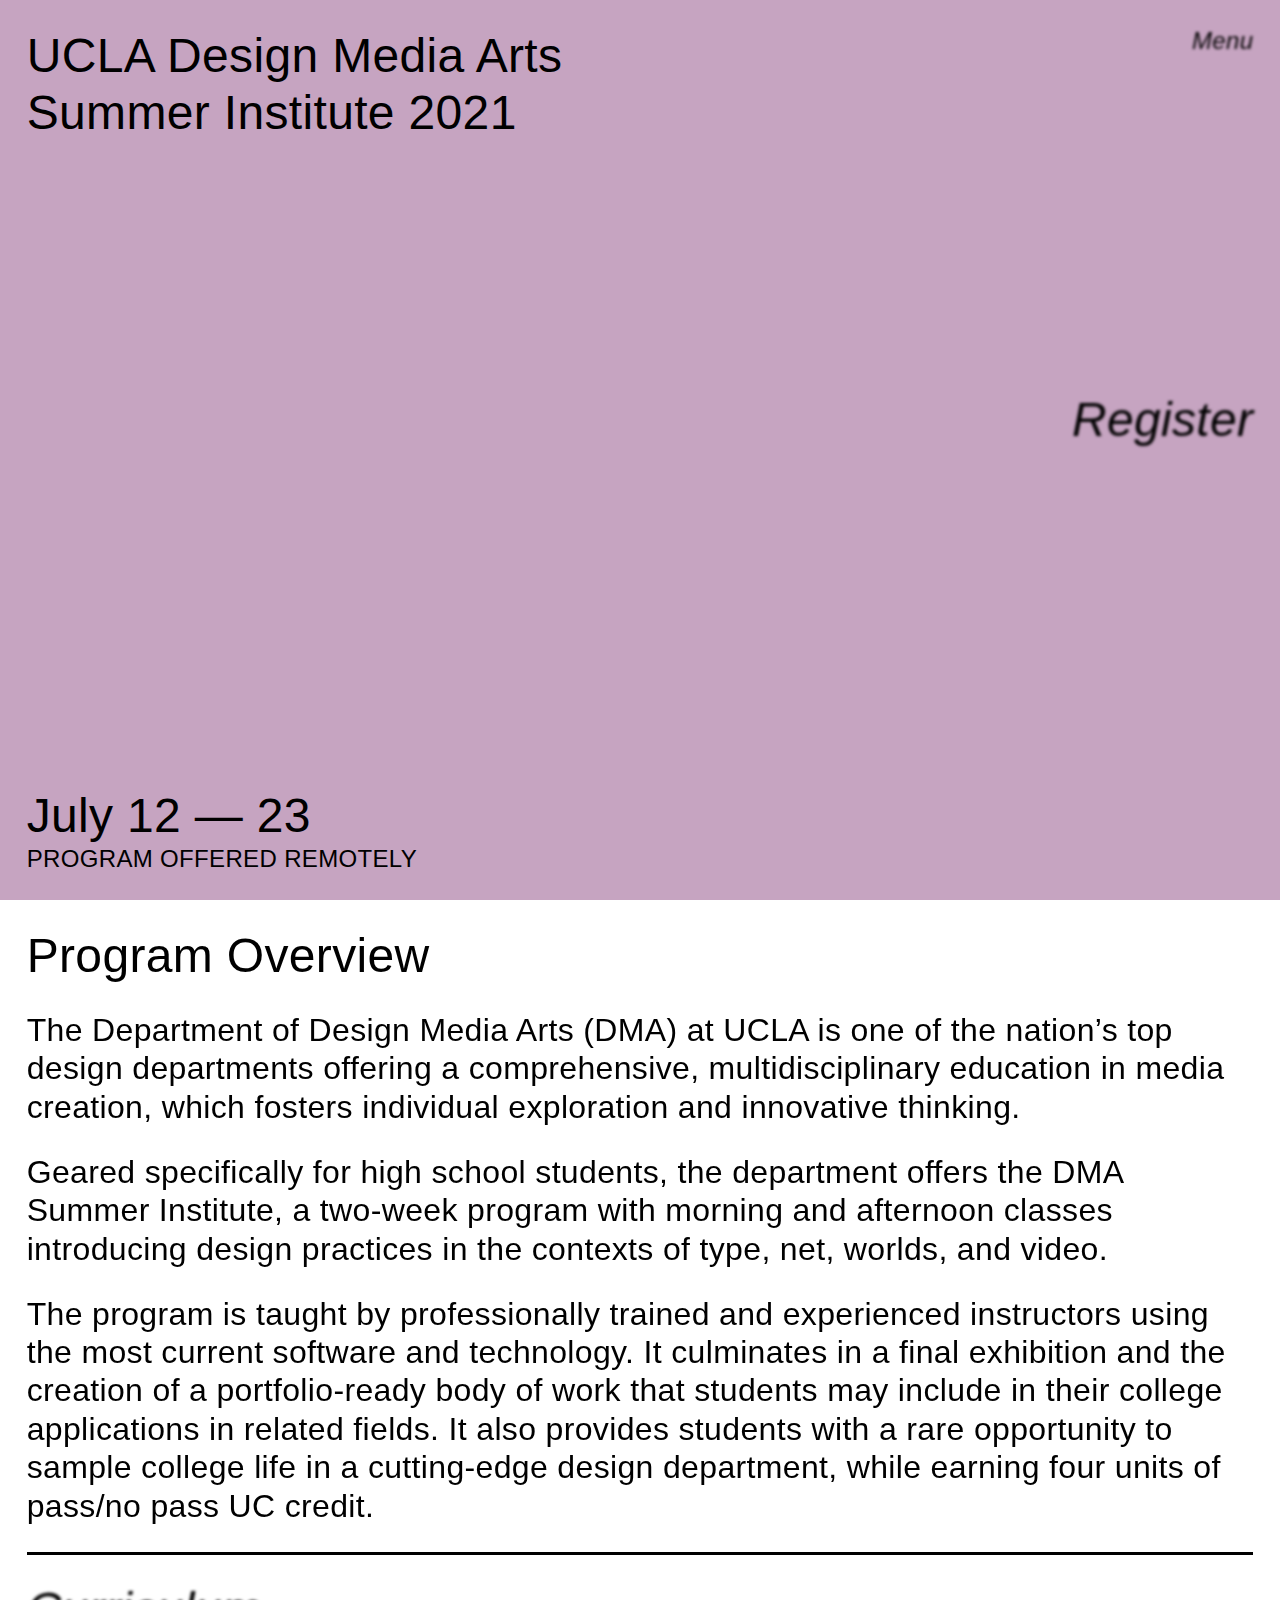
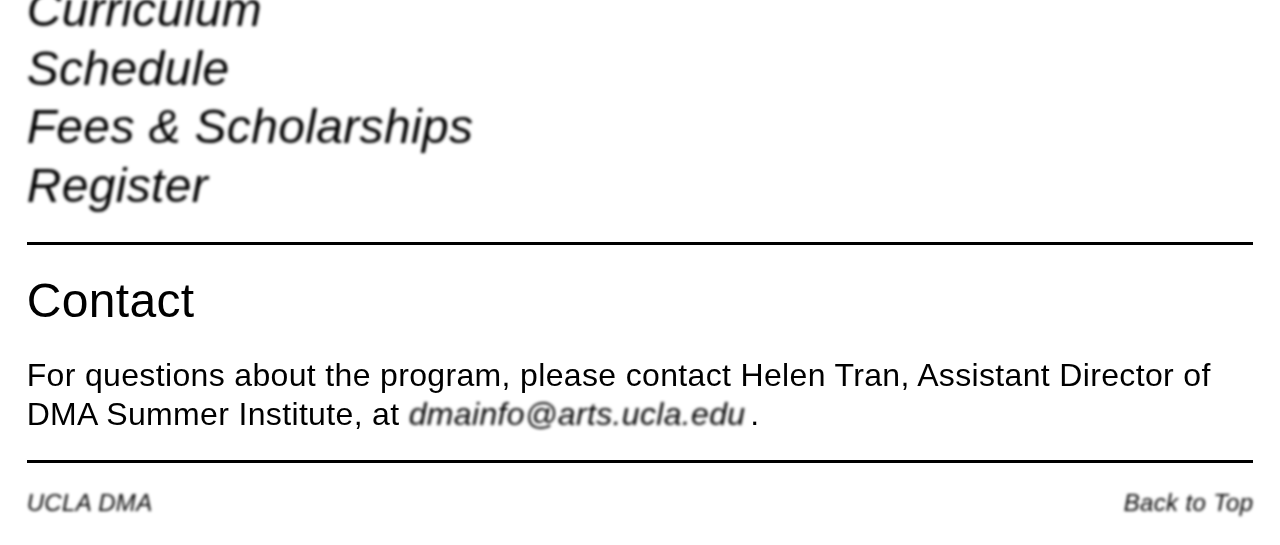
==== index.html @ 090ba276 "working site for QA test" ====
<!DOCTYPE html>
<html lang="en">

<head>
    <meta charset="utf-8">
    <meta name="viewport" content="width=device-width, initial-scale=1">
    <meta name="description"
        content="The Department of Design Media Arts (DMA) at UCLA is one of the nation’s top design departments offering a comprehensive, multidisciplinary education in media creation, which fosters individual exploration and innovative thinking. Geared specifically for high school students, the department offers the DMA Summer Institute, a two-week program with morning and afternoon classes introducing design practices in the contexts of print, net, worlds, and video. The program is taught by professionally trained and experienced instructors using the most current software and technology. It culminates in a final exhibition and the creation of a portfolio-ready body of work that students may include in their college applications in related fields. It also provides students with a rare opportunity to sample college life in a cutting-edge design department, while earning four units of pass/no pass UC credit.">
    <link href="css/common.css" rel="stylesheet">
    <link href="css/index.css" rel="stylesheet">
    <title>UCLA DMA Summer Institute 2021</title>
</head>

<body onclick="">
    <nav id="menu" class="menu eighteen-pt">
        <div id="close-btn" class="close-btn btn text">
            Close
        </div>

        <hr class="hr-show-on-mobile">

        <div class="current-page text">
            Program Overview
        </div>
        <a href="curriculum/index.html" class="text">
            Curriculum
        </a>
        <br>
        <a href="schedule/index.html" class="text">
            Schedule
        </a>
        <br>
        <a href="fees-scholarships/index.html" class="text">
            Fees & Scholarships
        </a>
        <br>
        <a href="#contact" id="contact-btn" class="text">
            Contact
        </a>

        <hr>

        <div class="register">
            <a href="https://r.summer.ucla.edu/contact/InterestInstitutes.cfm" target="blank" class="register-btn thirty-six-pt text">
                Register
            </a>
            <div class="register-caption">
                <div class="text">
                    PROGRAM OFFERED REMOTELY
                </div>
                <div class="text">
                    Registeration for Summer 2021 will open on February 15 on a first come, first-served basis.
                </div>
            </div>
        </div>
    </nav>

    <main>
        <div id="top"></div>

        <nav>
            <div id="menu-btn" class="menu-btn btn eighteen-pt text">
                Menu
            </div>
        </nav>

        <header id="landing" class="landing">
            <div class="header">
                <h1 class="thirty-six-pt">
                    <div class="text">
                        UCLA Design Media Arts
                    </div>
                    <div class="text">
                        Summer Institute 2021
                    </div>
                </h1>
            </div>

            <div class="register">
                <a href="https://r.summer.ucla.edu/contact/InterestInstitutes.cfm" target="blank" class="register-btn thirty-six-pt text">
                    Register
                </a>
            </div>

            <div class="date">
                <div class="date-wrapper">
                    <time class="thirty-six-pt text" datetime="2021-07-12">
                        July 12
                    </time>
                    <span class="thirty-six-pt text">
                        —
                    </span>
                    <time class="thirty-six-pt text" datetime="2021-07-23">
                        23
                    </time>
                    <div class="eighteen-pt text">
                        PROGRAM OFFERED REMOTELY
                    </div>
                </div>
            </div>
        </header>

        <!-- <hr class="hr-thick"> -->

        <section class="overview">
            <h1 class="thirty-six-pt text">
                Program Overview
            </h1>
            <p>
                <div class="twenty-four-pt text">
                    The Department of Design Media Arts (DMA) at UCLA is one of the nation’s top design departments
                    offering a comprehensive, multidisciplinary education in media creation, which fosters individual
                    exploration and innovative thinking.
                </div>

                <div class="twenty-four-pt text">
                    Geared specifically for high school students, the department offers the DMA Summer Institute, a
                    two-week program with morning and afternoon classes introducing design practices in the contexts of
                    type, net, worlds, and video.
                </div>

                <div class="twenty-four-pt text">
                    The program is taught by professionally trained and experienced instructors using the most current
                    software and technology. It culminates in a final exhibition and the creation of a portfolio-ready
                    body of work that students may include in their college applications in related fields. It also
                    provides students with a rare opportunity to sample college life in a cutting-edge design
                    department, while earning four units of pass/no pass UC credit.
                </div>
            </p>
        </section>

        <hr class="hr-thick">

        <nav class="btm-nav thirty-six-pt">
            <a href="curriculum/index.html" class="text">
                Curriculum
            </a>
            <br>
            <a href="schedule/index.html" class="text">
                Schedule
            </a>
            <br>
            <a href="fees-scholarships/index.html" class="text">
                Fees & Scholarships
            </a>
            <br>
            <a href="https://r.summer.ucla.edu/contact/InterestInstitutes.cfm" target="blank" class="text">
                Register
            </a>
        </nav>

        <hr class="hr-thick">

        <section class="contact" id="contact">
            <h1 class="thirty-six-pt text">
                Contact
            </h1>
            <p>
                <span class="twenty-four-pt text">
                    For questions about the program, please contact Helen Tran, Assistant Director of DMA Summer
                    Institute, at
                </span>
                <a href="mailto:dmainfo@arts.ucla.edu" class="twenty-four-pt text">dmainfo@arts.ucla.edu</a>
                <span class="twenty-four-pt text">
                    .
                </span>
            </p>
        </section>

        <hr class="hr-thick">
    </main>

    <footer class="eighteen-pt">
        <div class="UCLA-DMA">
            <a href="http://dma.ucla.edu/" target="blank" class="text">
                UCLA DMA
            </a>
        </div>
        <div class="back-to-top">
            <a href="#top" class="text">
                Back to Top
            </a>
        </div>
    </footer>

    <script type="text/javascript" src="js/jquery-1.8.3.js"></script>
    <script type="text/javascript" src="js/index.js"></script>
</body>

</html>
---- css/common.css ----
/*
Common
*/

html,
body {
    margin: 0;
    padding: 0;
    font-family: arial, sans-serif;
    scroll-behavior: smooth;
    cursor: default;
    /* background-color: white; */
    line-height: 1.2;
    letter-spacing: 0.25pt;
    animation: pageLoad 1s ease-in;
    scrollbar-width: none;
}

@keyframes pageLoad{
    from{
        opacity: 0;
    }
    to{
        opacity: 1;
    }
}

.shadows{
    transition: all 0.5s ease;
}

.shadows:hover{
    color: rgba(0, 0, 0, 0);
}

::-webkit-scrollbar{
    display: none;
}

*{
    box-sizing: border-box;
}

hr{
    margin: 0 20pt;
    height: 1px;
    outline: none;
    border: none;
    color: black;
    background-color: black;
}

.hr-thick{
    height: 3px;
}

a,
.btn{
    text-decoration: none;
    color: black;
    font-style: italic;
    border-bottom: 1px solid transparent;
    filter: blur(1pt);
    transition: 0.3s;
}

a:hover,
.btn:hover{
    cursor: pointer;
    border-bottom: 1px solid black;
    filter: blur(0.1pt);
}

h1,h2,h3,p,figure{
    padding: 0;
    margin: 0;
    font-weight: normal;
}

ul,
ol{
    padding: 0;
    margin: 0;
    list-style-type: none;
    padding-left: 16pt;
    text-indent: -16pt;
}

/*
Header
*/

header{
    padding: 20pt;
}

/*
Page intro
*/

.intro{
    padding: 20pt;
}

.intro .twenty-four-pt{
    padding-top: 20pt;
}

/*
Font size + Column padding
*/

.twelve-pt{
    font-size: 12pt;
}

.eighteen-pt{
    font-size: 18pt;
}

.twenty-four-pt{
    font-size: 24pt;
}

.thirty-six-pt{
    font-size: 36pt;
}

.left-column{
    width: 50vw;
    padding-right: 10pt;
}

.right-column{
    width: 50vw;
    padding-left: 10pt;
}

.two-col-section{
    padding: 20pt;
    display: flex;
}

/*
Menu btn + Menu content
*/
.menu-btn{
    position: fixed;
    top: 20pt;
    right: 20pt;
    z-index: 999;
}

main,
footer{
    position: relative;
    transition: 1s;
}

.menu{
    position: fixed;
    width: 100vw;
    padding: 20pt;
    height: 100vh;
    opacity: 0;
    transition: 1s;
}

.menu hr{
    margin: 20pt 0;
    height: 2pt;
    color: black;
    background-color: black;
}

.menu .hr-show-on-mobile{
    display: none;
}

.menu .close-btn{
    position: fixed;
    top: 20pt;
    right: 20pt;
    z-index: 999;
}

.menu .register{
    width: 100%;
    position: fixed;
    bottom: 20pt;
    left: 20pt;
}

.menu .register-caption{
    padding-top: 10pt;
    margin-right: 40pt;
}

/*
Page top navigation
*/
.top-nav{
    padding: 20pt;
}

.top-nav a{
    display: inline-block;
    padding-left: 20pt;
    text-indent: -20pt;
}

/* .top-nav a{
    color: deeppink;
} */

/*
Page bottom navigation
*/
.btm-nav{
    padding: 20pt;
}

.btm-nav a{
    display: inline-block;
    padding-left: 20pt;
    text-indent: -20pt;
}

/*
Contact
*/
.contact{
    padding: 20pt;
}

.contact h1{
    padding-bottom: 20pt;
}

/*
Footer
*/
footer{
    display: flex;
    flex-wrap: nowrap;
    padding: 20pt;
}

footer>div{
    width: 50%;
}

footer .back-to-top{
    text-align: right;
}

/*
mobile view
*/
@media only screen and (max-width:480px) { 
    .menu-btn{
        font-size: 24pt !important;
    }

    .menu .close-btn{
        position: relative;
        display: inline-block;
        top: 0pt;
        right: 0pt;
        z-index: 1;
        font-size: 24pt;
    }

    .menu .hr-show-on-mobile{
        display: block;
    }

    .top-nav{
        font-size: 18pt !important;
    }

    .two-col-section{
        flex-wrap: wrap;
    }

    .left-column{
        width: 100vw !important;
        padding: 0;
    }

    .right-column{
        width: 100vw !important;
        padding: 20pt 0 0 0;
    }

    .eighteen-pt{
        font-size: 12pt;
    }
    
    .twenty-four-pt{
        font-size: 18pt;
    }
    
    .thirty-six-pt{
        font-size: 24pt;
    }

    .domain-container{
        flex-wrap: wrap-reverse;
    }

    .domain-student-work{
        width: 100vw;
        padding: 20pt 0 0 0;
    }

    .domain-description{
        width: 100vw;
        padding: 0;
    }

    #scholarships .scholarship-info{
        padding-left: 14pt !important;
    }

    .menu a,
    .menu .current-page{
        font-size: 24pt;
        display: inline-block;
        padding-left: 20pt;
        text-indent: -20pt;
    }

    .menu .current-page{
        display: block;
    }
}

/*
tablet view
*/
@media only screen and (min-width: 481px) and (max-width:768px) {
    .two-col-section{
        flex-wrap: wrap;
    }

    .left-column{
        width: 100vw !important;
        padding: 0;
    }

    .right-column{
        width: 100vw !important;
        padding: 20pt 0 0 0;
    }

    .domain-container{
        flex-wrap: wrap-reverse;
    }

    .domain-student-work{
        width: 100vw;
        padding: 20pt 0 0 0;
    }

    .domain-description{
        width: 100vw;
        padding: 0;
    }
}
---- css/index.css ----
/*
Landing section item
*/
.landing{
    display: flex;
    flex-wrap: wrap;
    height: 100vh;
    padding: 20pt;
    position: relative;
}

.landing>div{
    width: 100%;
    height: calc(100%/3);
}

.landing .header{
    width: 75%;
}

.landing .register a{
    position: absolute;
    right: 20pt;
    bottom: 50%;
    text-align: right;
}

.landing .date-wrapper{
    position: absolute;
    bottom: 20pt;
}

/*
Program Overview
*/

.overview{
    padding: 20pt;
}

.overview div{
    padding-top: 20pt;
}
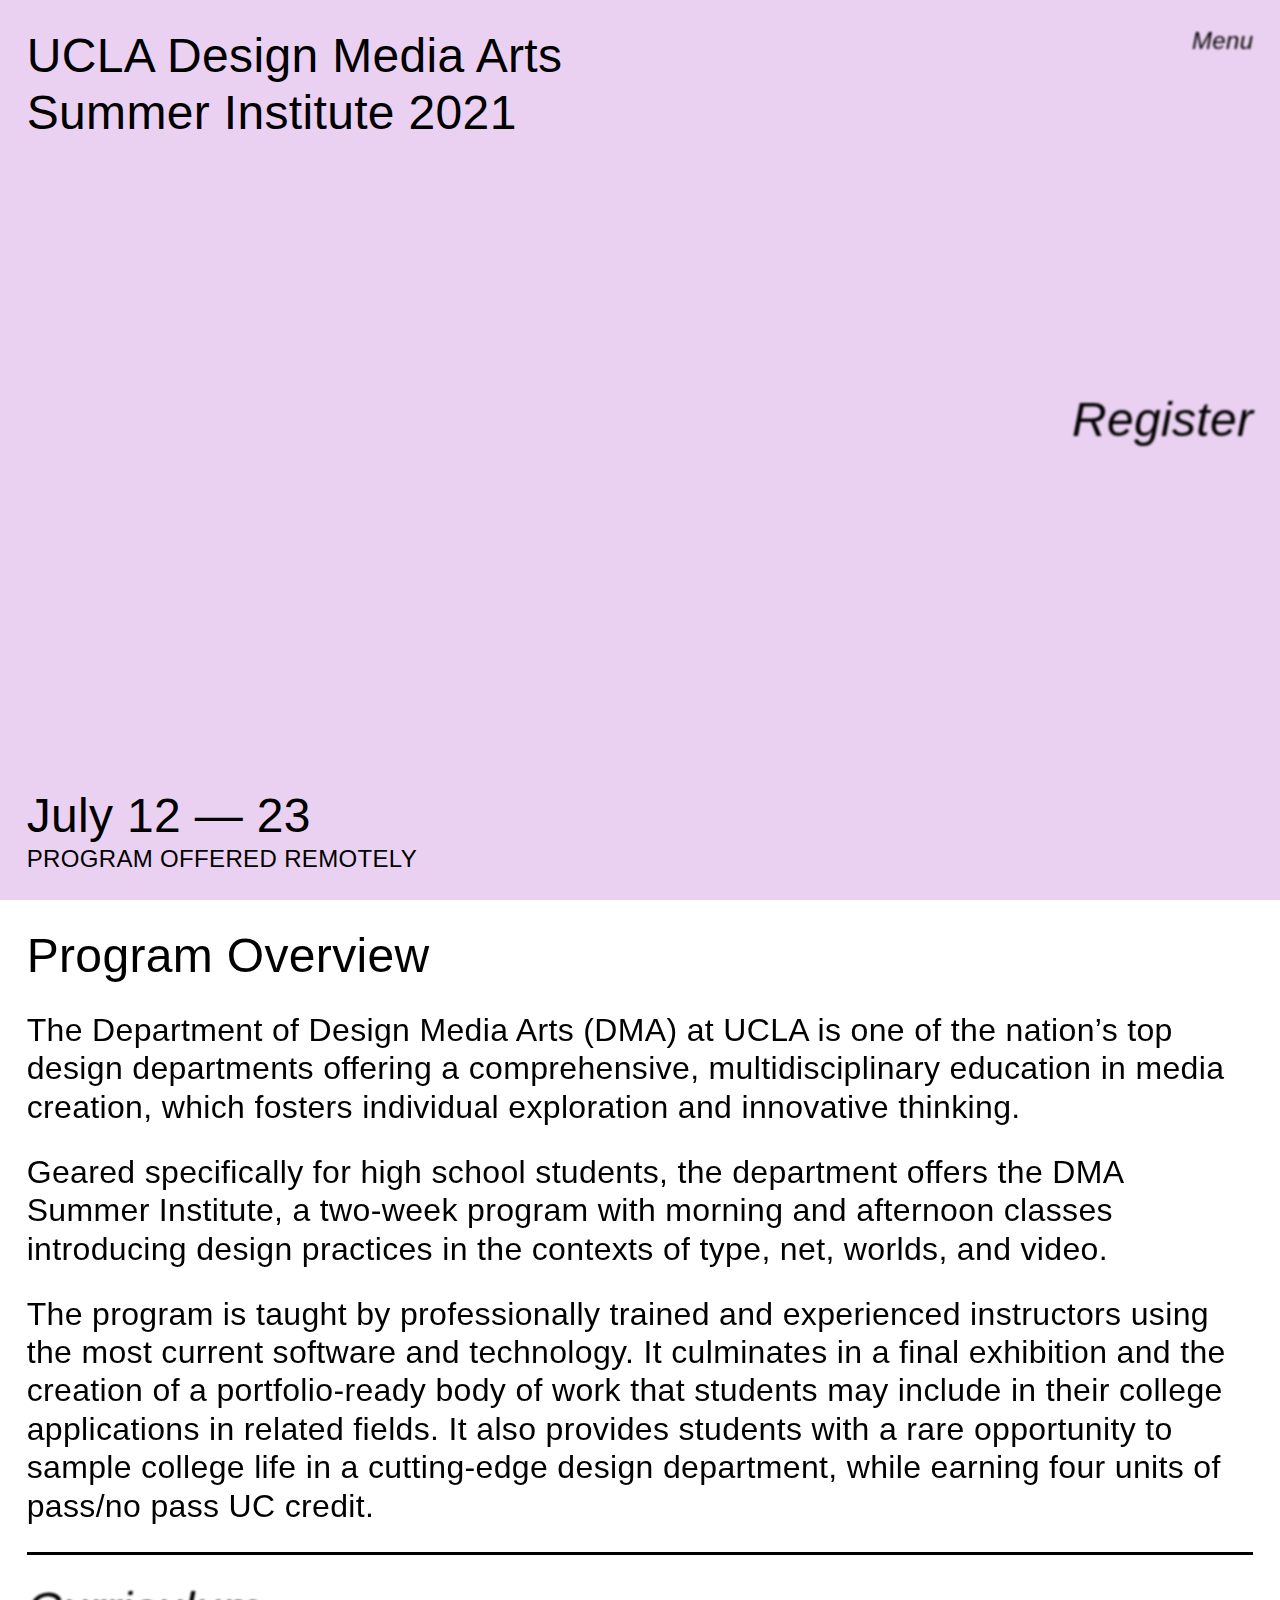
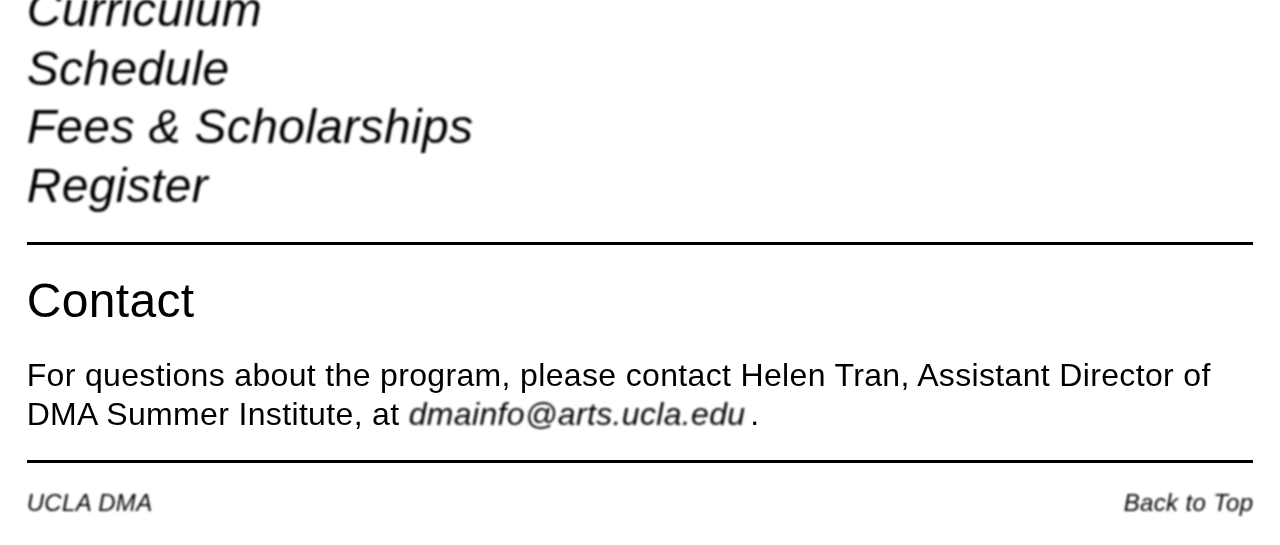
==== commit 1b07e93b: "styling changes" ====
--- a/index.html
+++ b/index.html
@@ -41,7 +41,7 @@
         <hr>
 
         <div class="register">
-            <a href="https://r.summer.ucla.edu/contact/InterestInstitutes.cfm" target="blank" class="register-btn thirty-six-pt text">
+            <a href="https://r.summer.ucla.edu/contact/InterestInstitutes.cfm" target="_blank" class="register-btn thirty-six-pt text">
                 Register
             </a>
             <div class="register-caption">
@@ -77,7 +77,7 @@
             </div>
 
             <div class="register">
-                <a href="https://r.summer.ucla.edu/contact/InterestInstitutes.cfm" target="blank" class="register-btn thirty-six-pt text">
+                <a href="https://r.summer.ucla.edu/contact/InterestInstitutes.cfm" target="_blank" class="register-btn thirty-six-pt text">
                     Register
                 </a>
             </div>
@@ -144,7 +144,7 @@
                 Fees & Scholarships
             </a>
             <br>
-            <a href="https://r.summer.ucla.edu/contact/InterestInstitutes.cfm" target="blank" class="text">
+            <a href="https://r.summer.ucla.edu/contact/InterestInstitutes.cfm" target="_blank" class="text">
                 Register
             </a>
         </nav>
@@ -172,7 +172,7 @@
 
     <footer class="eighteen-pt">
         <div class="UCLA-DMA">
-            <a href="http://dma.ucla.edu/" target="blank" class="text">
+            <a href="http://dma.ucla.edu/" target="_blank" class="text">
                 UCLA DMA
             </a>
         </div>
--- a/css/common.css
+++ b/css/common.css
@@ -60,7 +60,7 @@
     color: black;
     font-style: italic;
     border-bottom: 1px solid transparent;
-    filter: blur(1pt);
+    filter: blur(1px);
     transition: 0.3s;
 }
 
@@ -68,7 +68,7 @@
 .btn:hover{
     cursor: pointer;
     border-bottom: 1px solid black;
-    filter: blur(0.1pt);
+    filter: blur(0.1px);
 }
 
 h1,h2,h3,p,figure{
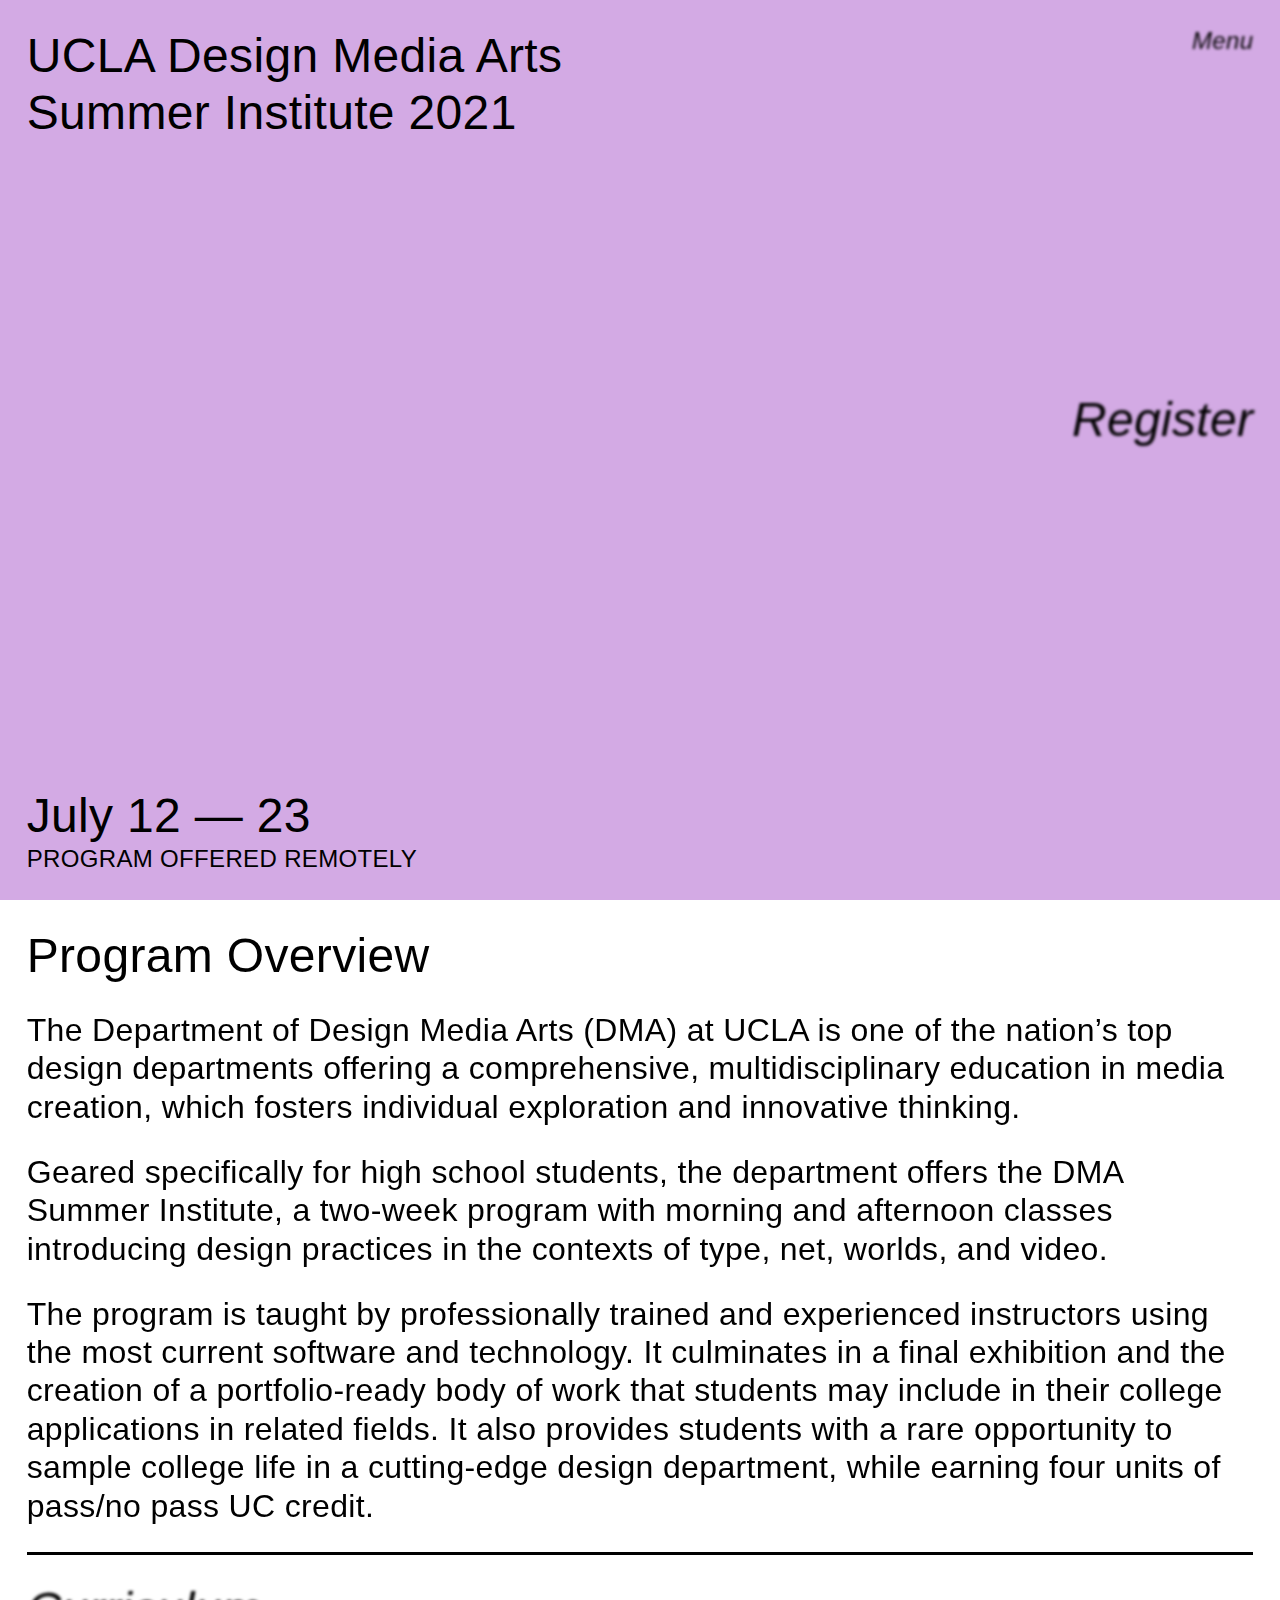
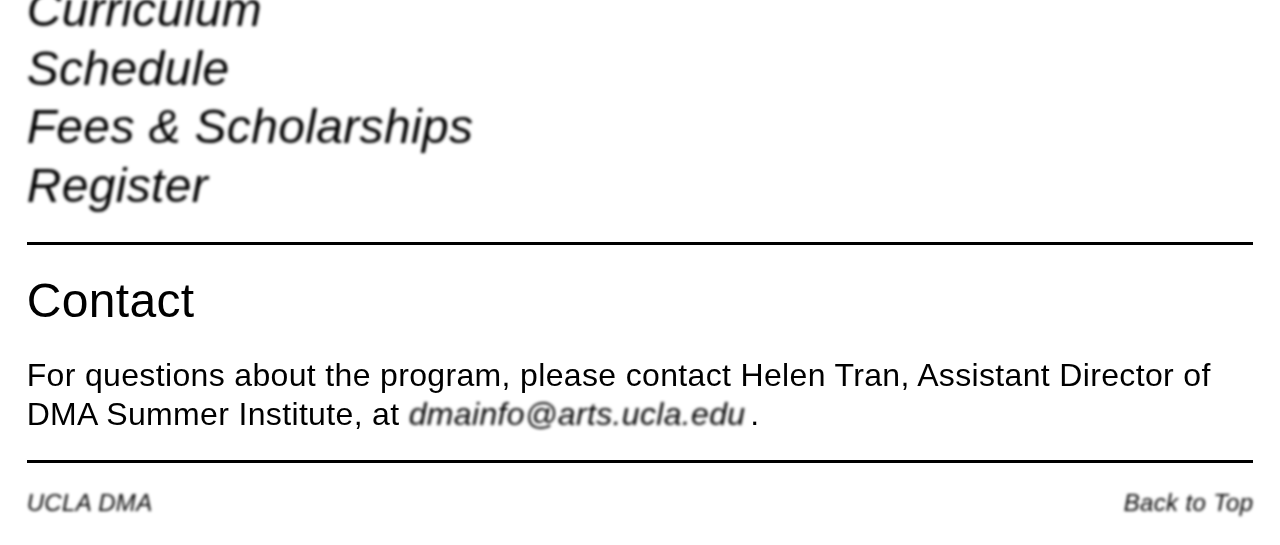
==== commit a7b864cc: "touchscreen test" ====
--- a/index.html
+++ b/index.html
@@ -41,7 +41,7 @@
         <hr>
 
         <div class="register">
-            <a href="https://r.summer.ucla.edu/contact/InterestInstitutes.cfm" target="_blank" class="register-btn thirty-six-pt text">
+            <a href="https://r.summer.ucla.edu/contact/InterestInstitutes.cfm" target="blank" class="register-btn thirty-six-pt text">
                 Register
             </a>
             <div class="register-caption">
@@ -77,7 +77,7 @@
             </div>
 
             <div class="register">
-                <a href="https://r.summer.ucla.edu/contact/InterestInstitutes.cfm" target="_blank" class="register-btn thirty-six-pt text">
+                <a href="https://r.summer.ucla.edu/contact/InterestInstitutes.cfm" target="blank" class="register-btn thirty-six-pt text">
                     Register
                 </a>
             </div>
@@ -144,7 +144,7 @@
                 Fees & Scholarships
             </a>
             <br>
-            <a href="https://r.summer.ucla.edu/contact/InterestInstitutes.cfm" target="_blank" class="text">
+            <a href="https://r.summer.ucla.edu/contact/InterestInstitutes.cfm" target="blank" class="text">
                 Register
             </a>
         </nav>
@@ -172,7 +172,7 @@
 
     <footer class="eighteen-pt">
         <div class="UCLA-DMA">
-            <a href="http://dma.ucla.edu/" target="_blank" class="text">
+            <a href="http://dma.ucla.edu/" target="blank" class="text">
                 UCLA DMA
             </a>
         </div>
@@ -185,6 +185,7 @@
 
     <script type="text/javascript" src="js/jquery-1.8.3.js"></script>
     <script type="text/javascript" src="js/index.js"></script>
+    <script type="text/javascript" src="js/touchscreen.js"></script>
 </body>
 
 </html>--- a/css/common.css
+++ b/css/common.css
@@ -29,7 +29,12 @@
     transition: all 0.5s ease;
 }
 
-.shadows:hover{
+/* .shadows:hover{
+    color: rgba(0, 0, 0, 0);
+} */
+
+.shadows:hover,
+.shadows .hover_effect {
     color: rgba(0, 0, 0, 0);
 }
 
@@ -60,7 +65,7 @@
     color: black;
     font-style: italic;
     border-bottom: 1px solid transparent;
-    filter: blur(1px);
+    filter: blur(1pt);
     transition: 0.3s;
 }
 
@@ -68,7 +73,7 @@
 .btn:hover{
     cursor: pointer;
     border-bottom: 1px solid black;
-    filter: blur(0.1px);
+    filter: blur(0.1pt);
 }
 
 h1,h2,h3,p,figure{
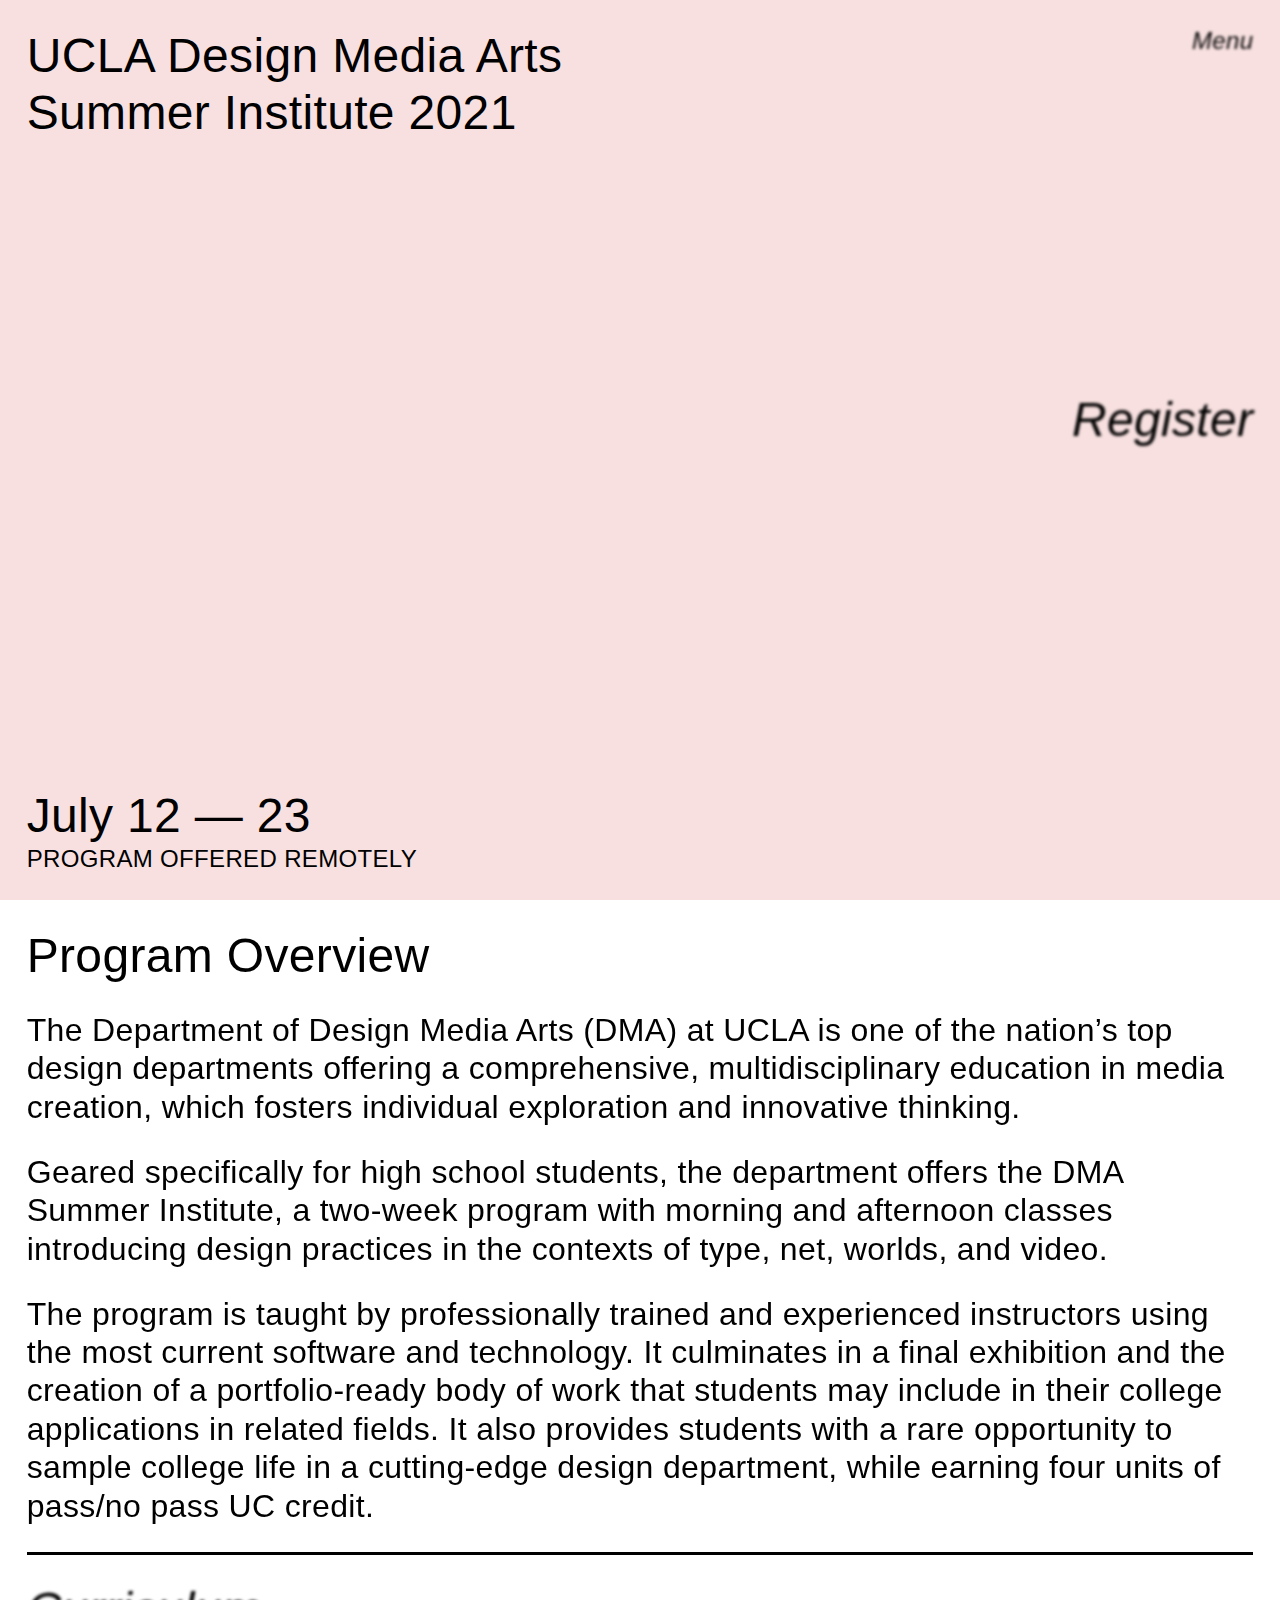
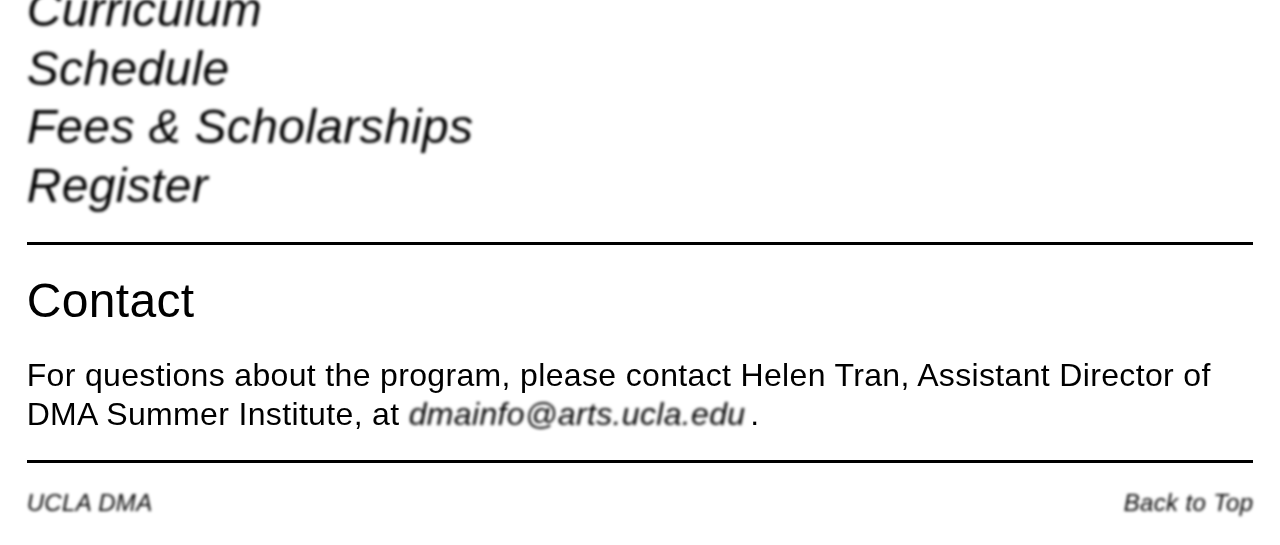
==== commit 13d0a8dd: "touchscreen - added preventDefault to test" ====
--- a/index.html
+++ b/index.html
@@ -185,7 +185,6 @@
 
     <script type="text/javascript" src="js/jquery-1.8.3.js"></script>
     <script type="text/javascript" src="js/index.js"></script>
-    <script type="text/javascript" src="js/touchscreen.js"></script>
 </body>
 
 </html>--- a/css/common.css
+++ b/css/common.css
@@ -27,6 +27,9 @@
 
 .shadows{
     transition: all 0.5s ease;
+    user-select: none;
+    -webkit-user-select: none;
+    -webkit-touch-callout: none; 
 }
 
 /* .shadows:hover{
@@ -34,7 +37,7 @@
 } */
 
 .shadows:hover,
-.shadows .hover_effect {
+.shadows.hover_effect {
     color: rgba(0, 0, 0, 0);
 }
 
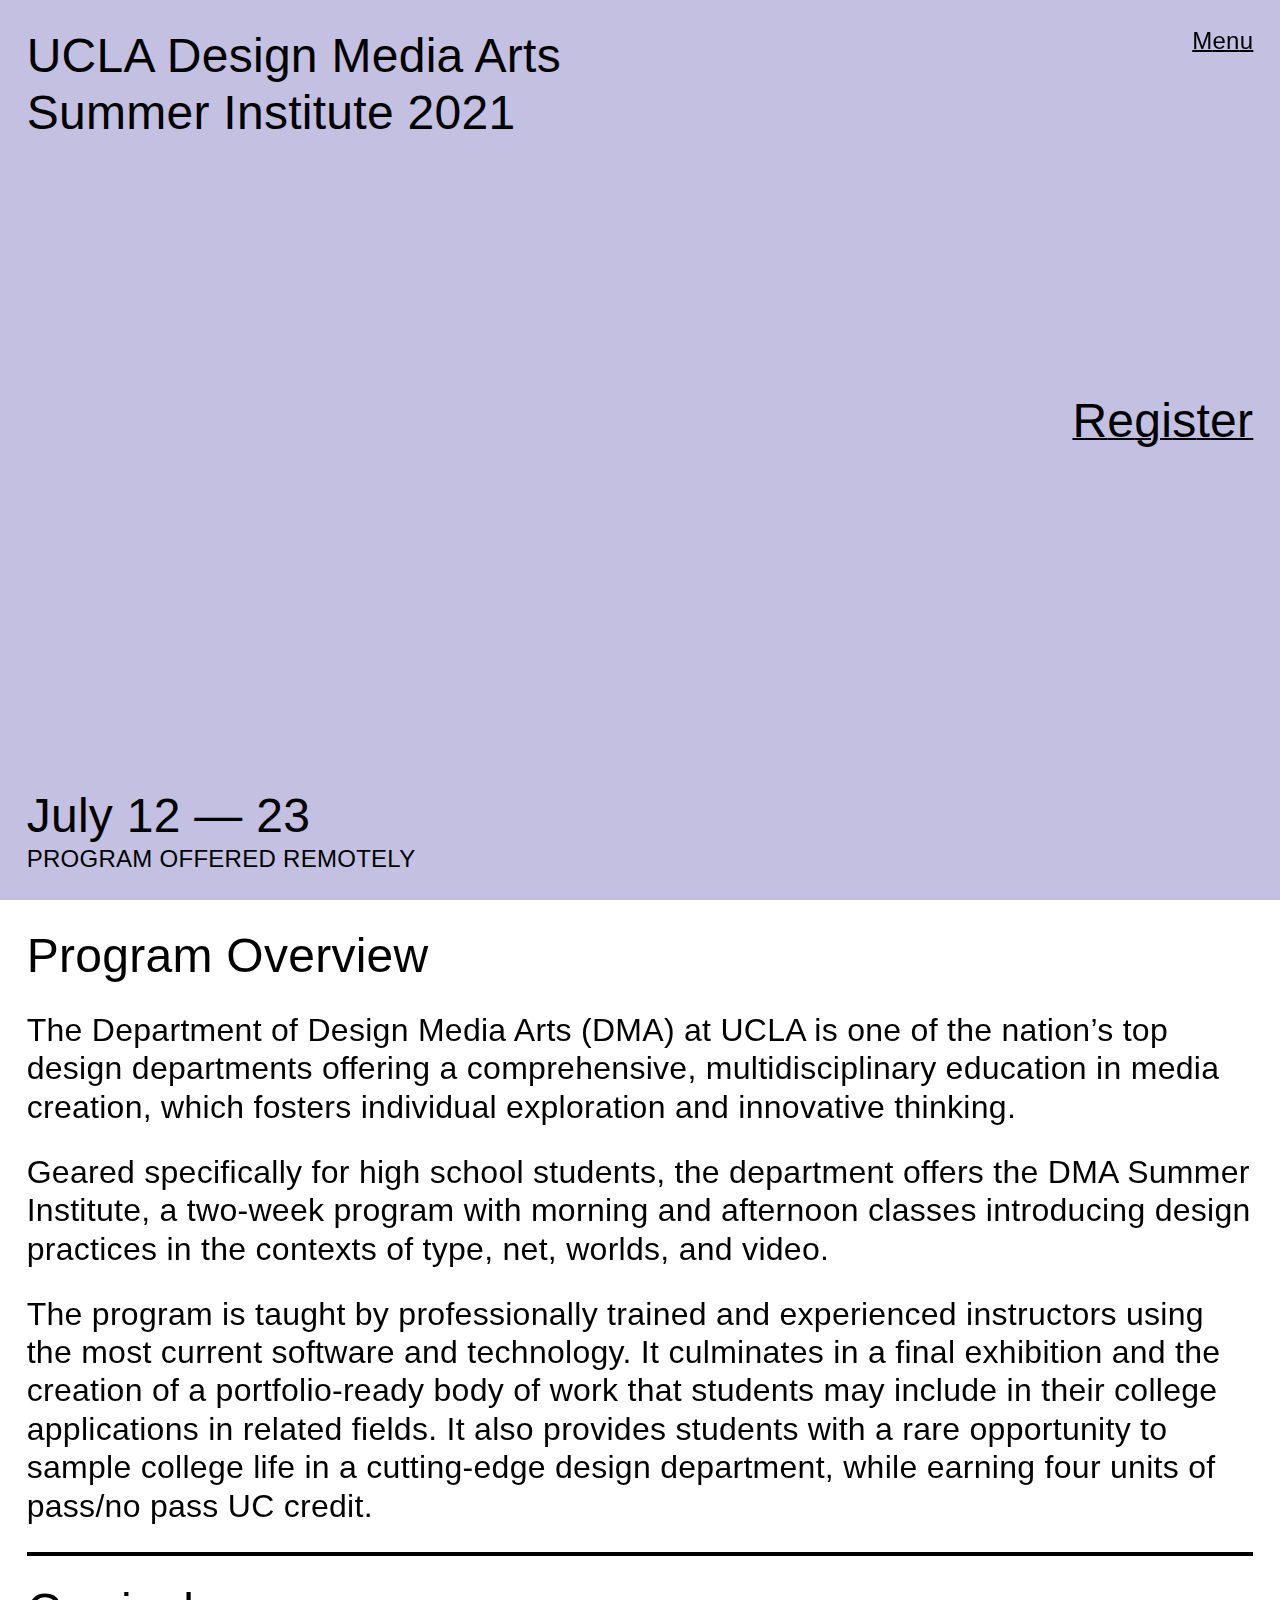
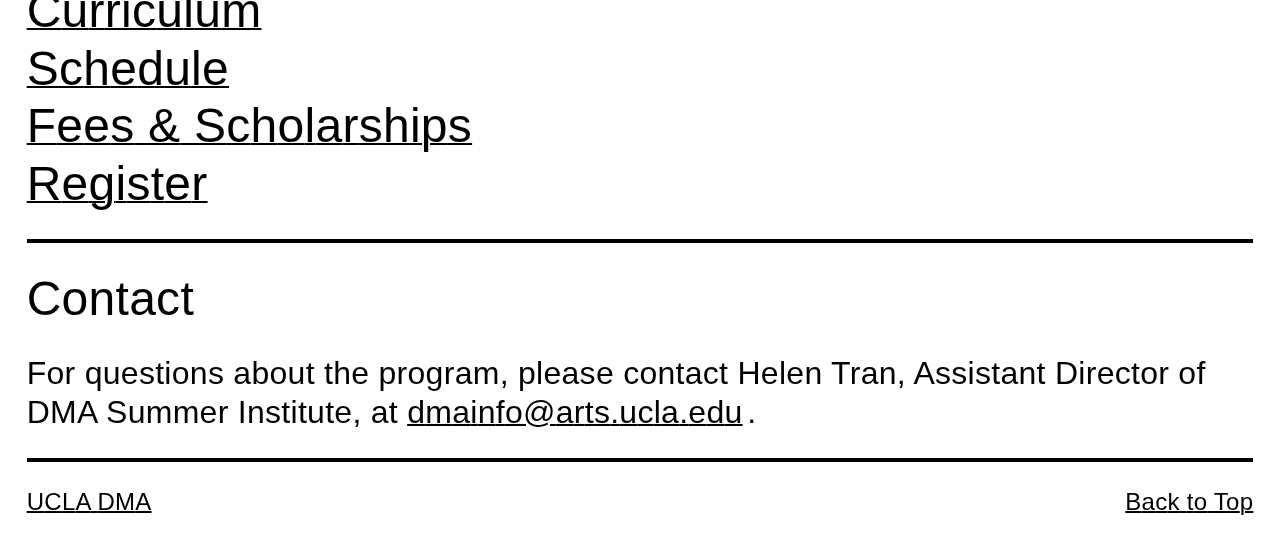
==== commit 9b1c099d: "touchscreen + menu styling + link styling" ====
--- a/index.html
+++ b/index.html
@@ -13,15 +13,16 @@
 
 <body onclick="">
     <nav id="menu" class="menu eighteen-pt">
+        <div class="current-page text">
+            Program Overview
+        </div>
+
         <div id="close-btn" class="close-btn btn text">
             Close
         </div>
 
         <hr class="hr-show-on-mobile">
 
-        <div class="current-page text">
-            Program Overview
-        </div>
         <a href="curriculum/index.html" class="text">
             Curriculum
         </a>
@@ -185,6 +186,7 @@
 
     <script type="text/javascript" src="js/jquery-1.8.3.js"></script>
     <script type="text/javascript" src="js/index.js"></script>
+    <script type="text/javascript" src="js/menu.js"></script>
 </body>
 
 </html>--- a/css/common.css
+++ b/css/common.css
@@ -9,9 +9,8 @@
     font-family: arial, sans-serif;
     scroll-behavior: smooth;
     cursor: default;
-    /* background-color: white; */
     line-height: 1.2;
-    letter-spacing: 0.25pt;
+    letter-spacing: 0.2pt;
     animation: pageLoad 1s ease-in;
     scrollbar-width: none;
 }
@@ -27,17 +26,9 @@
 
 .shadows{
     transition: all 0.5s ease;
-    user-select: none;
-    -webkit-user-select: none;
-    -webkit-touch-callout: none; 
-}
-
-/* .shadows:hover{
-    color: rgba(0, 0, 0, 0);
-} */
-
-.shadows:hover,
-.shadows.hover_effect {
+}
+
+.shadows:hover{
     color: rgba(0, 0, 0, 0);
 }
 
@@ -51,7 +42,7 @@
 
 hr{
     margin: 0 20pt;
-    height: 1px;
+    height: 2px;
     outline: none;
     border: none;
     color: black;
@@ -59,24 +50,23 @@
 }
 
 .hr-thick{
-    height: 3px;
+    height: 4px;
 }
 
 a,
 .btn{
-    text-decoration: none;
     color: black;
-    font-style: italic;
-    border-bottom: 1px solid transparent;
-    filter: blur(1pt);
+    font-style: normal;
     transition: 0.3s;
+    text-decoration: underline;
+    text-decoration-thickness: 2px;
+    
 }
 
 a:hover,
 .btn:hover{
     cursor: pointer;
-    border-bottom: 1px solid black;
-    filter: blur(0.1pt);
+    font-style: italic;
 }
 
 h1,h2,h3,p,figure{
@@ -176,14 +166,14 @@
 
 .menu hr{
     margin: 20pt 0;
-    height: 2pt;
+    height: 4px;
     color: black;
     background-color: black;
 }
 
-.menu .hr-show-on-mobile{
+/* .menu .hr-show-on-mobile{
     display: none;
-}
+} */
 
 .menu .close-btn{
     position: fixed;
@@ -266,21 +256,9 @@
 mobile view
 */
 @media only screen and (max-width:480px) { 
-    .menu-btn{
+    .menu-btn,
+    .menu .close-btn{
         font-size: 24pt !important;
-    }
-
-    .menu .close-btn{
-        position: relative;
-        display: inline-block;
-        top: 0pt;
-        right: 0pt;
-        z-index: 1;
-        font-size: 24pt;
-    }
-
-    .menu .hr-show-on-mobile{
-        display: block;
     }
 
     .top-nav{
@@ -331,8 +309,7 @@
         padding-left: 14pt !important;
     }
 
-    .menu a,
-    .menu .current-page{
+    .menu a{
         font-size: 24pt;
         display: inline-block;
         padding-left: 20pt;
@@ -340,7 +317,13 @@
     }
 
     .menu .current-page{
+        font-size: 24pt;
         display: block;
+        width: 50%;
+    }
+
+    .shadows:hover{
+        color: rgba(0, 0, 0, 1);
     }
 }
 
@@ -375,4 +358,8 @@
         width: 100vw;
         padding: 0;
     }
+
+    .shadows:hover{
+        color: rgba(0, 0, 0, 1);
+    }
 }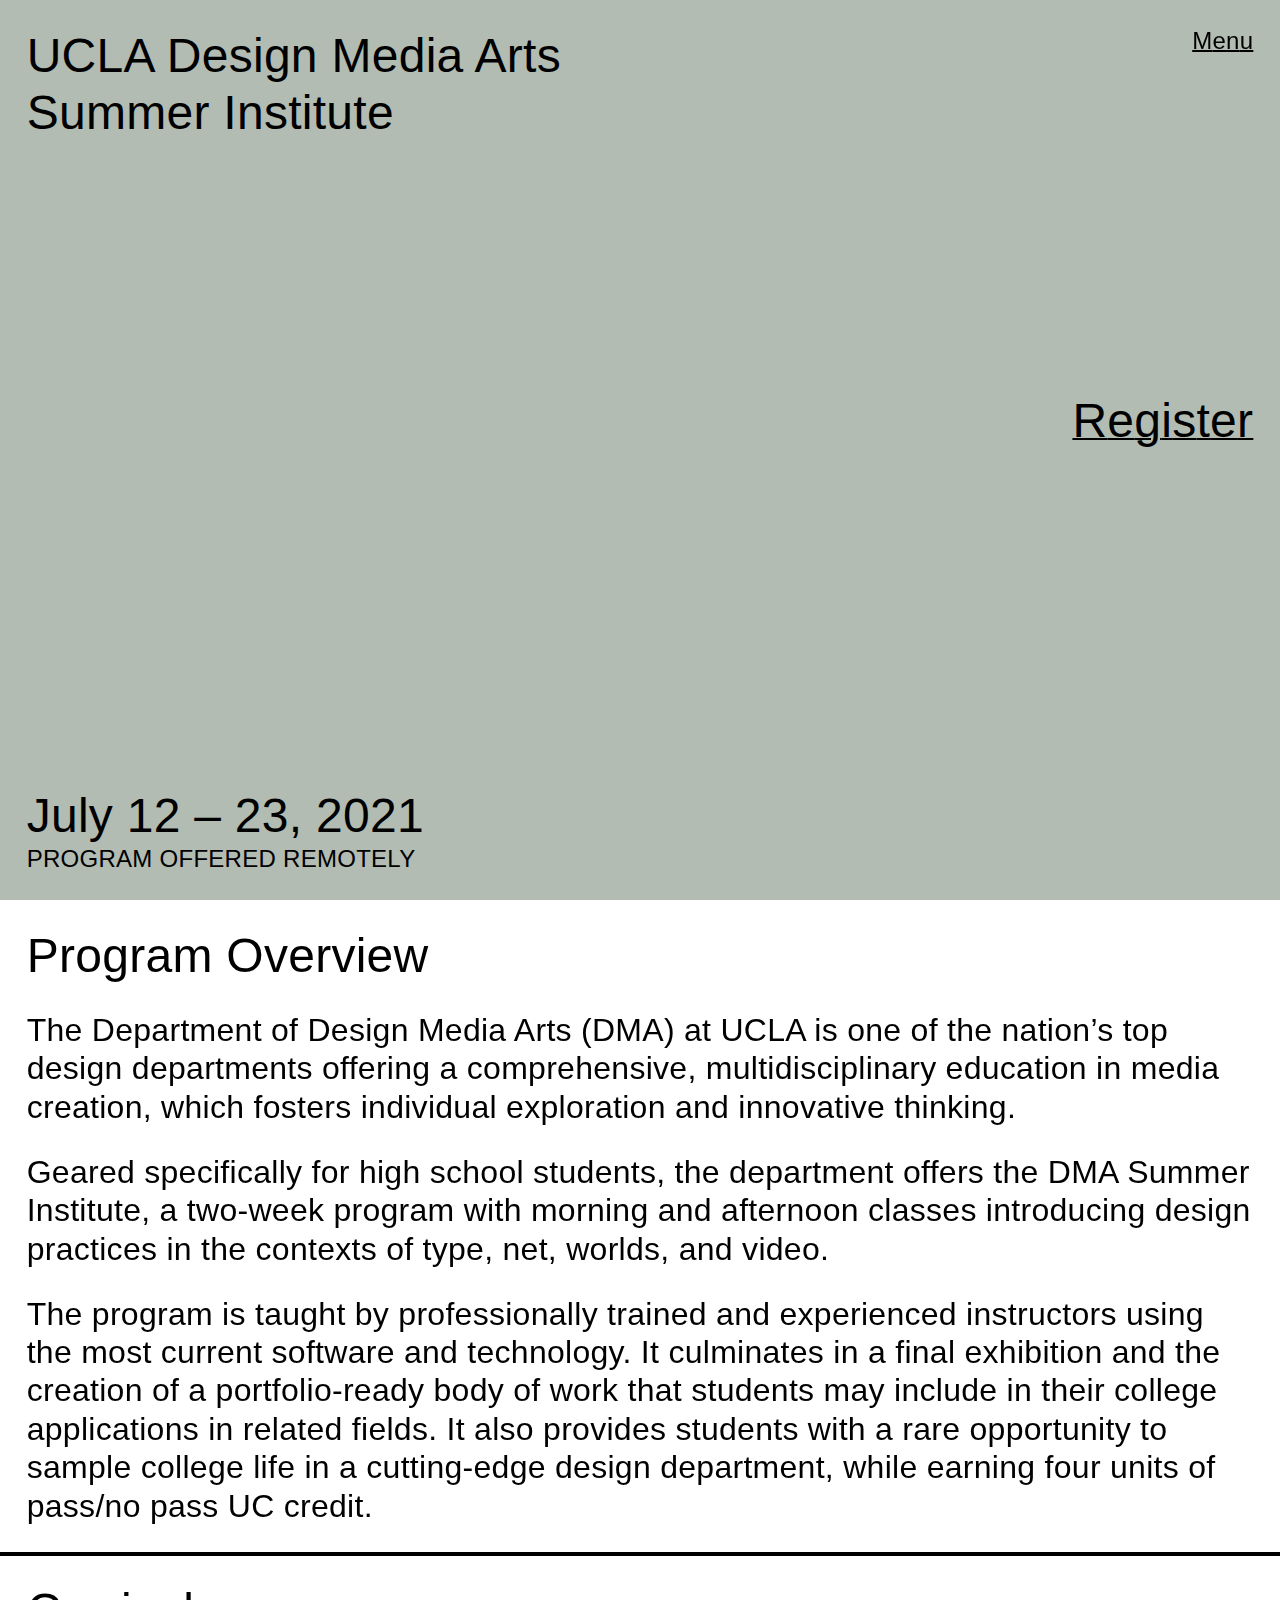
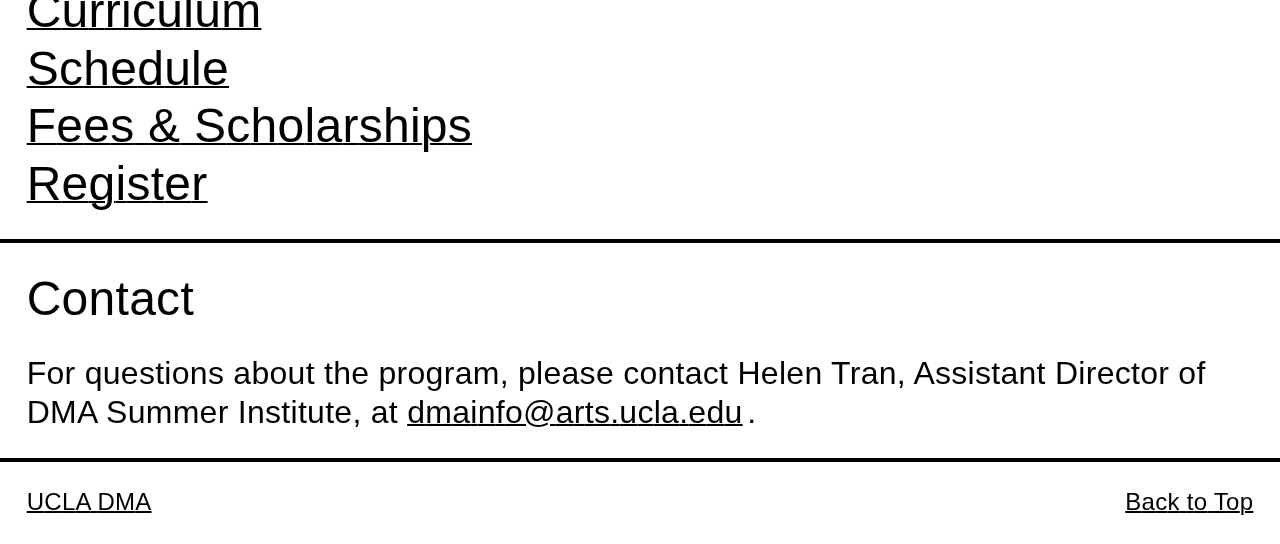
==== commit 08e445a3: "date formatting..." ====
--- a/index.html
+++ b/index.html
@@ -72,7 +72,7 @@
                         UCLA Design Media Arts
                     </div>
                     <div class="text">
-                        Summer Institute 2021
+                        Summer Institute
                     </div>
                 </h1>
             </div>
@@ -89,10 +89,10 @@
                         July 12
                     </time>
                     <span class="thirty-six-pt text">
-                        —
+                        –
                     </span>
                     <time class="thirty-six-pt text" datetime="2021-07-23">
-                        23
+                        23, 2021
                     </time>
                     <div class="eighteen-pt text">
                         PROGRAM OFFERED REMOTELY
--- a/css/common.css
+++ b/css/common.css
@@ -51,6 +51,7 @@
 
 .hr-thick{
     height: 4px;
+    margin: 0 0;
 }
 
 a,
@@ -171,10 +172,6 @@
     background-color: black;
 }
 
-/* .menu .hr-show-on-mobile{
-    display: none;
-} */
-
 .menu .close-btn{
     position: fixed;
     top: 20pt;
@@ -207,10 +204,6 @@
     text-indent: -20pt;
 }
 
-/* .top-nav a{
-    color: deeppink;
-} */
-
 /*
 Page bottom navigation
 */
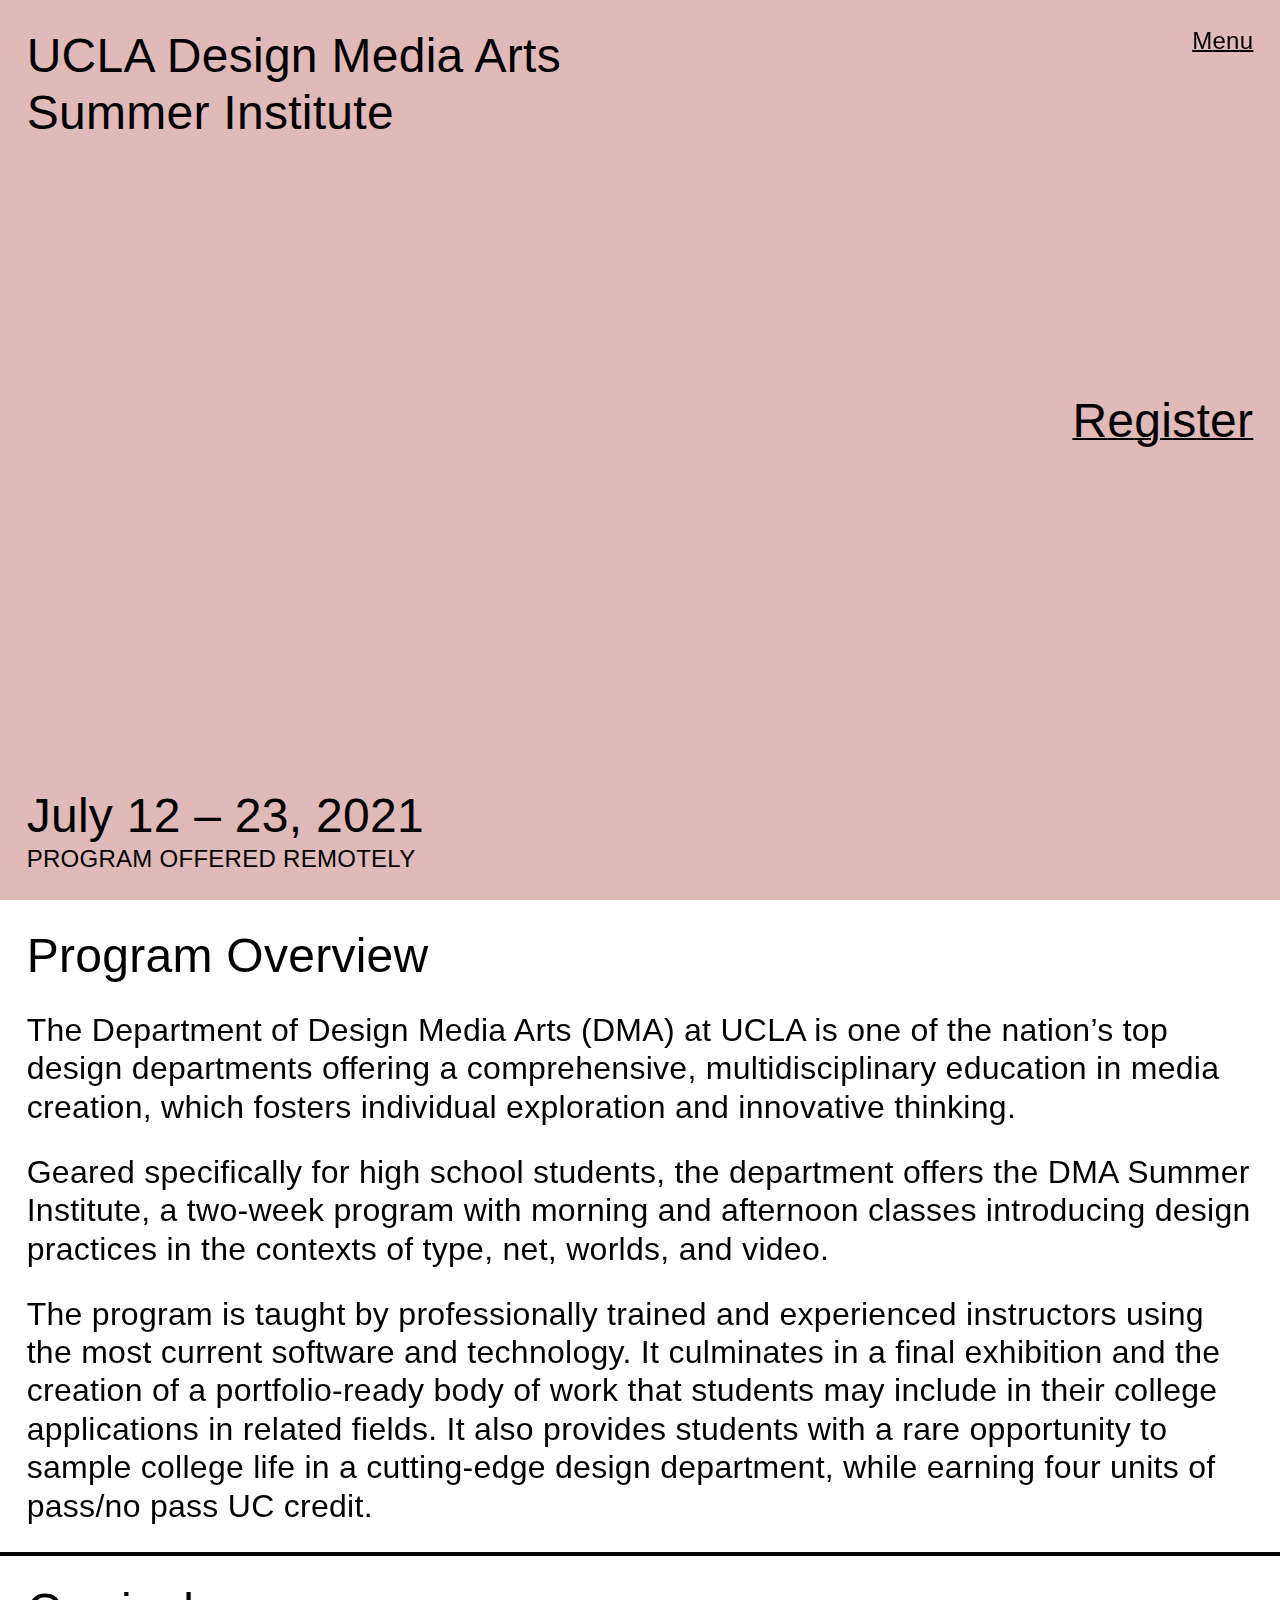
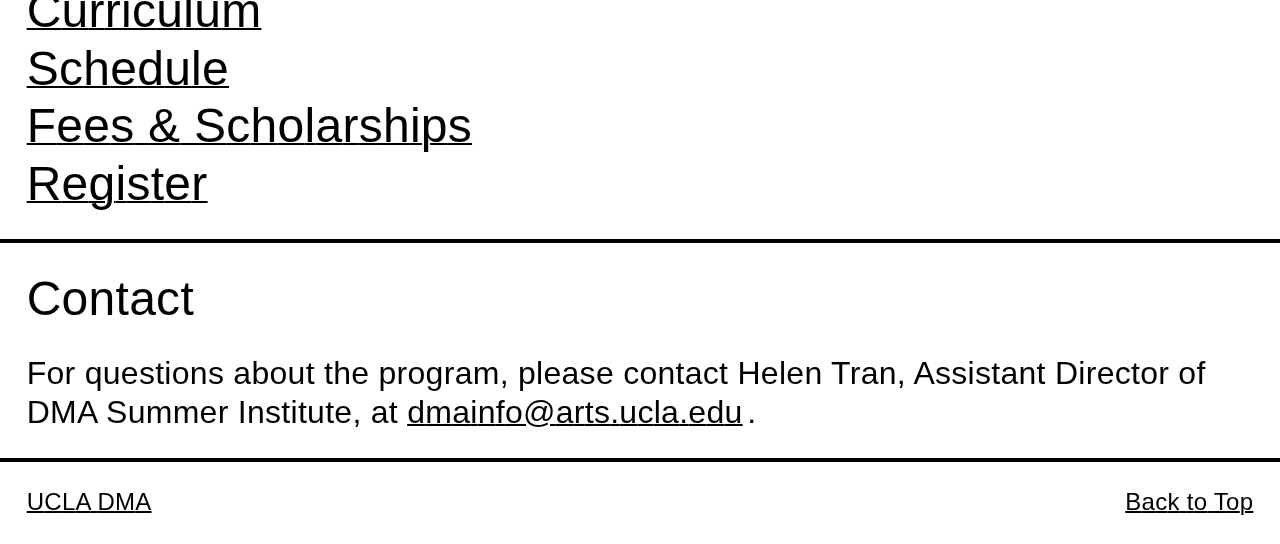
==== commit 9b26567c: "will open — opens" ====
--- a/index.html
+++ b/index.html
@@ -50,7 +50,7 @@
                     PROGRAM OFFERED REMOTELY
                 </div>
                 <div class="text">
-                    Registeration for Summer 2021 will open on February 15 on a first come, first-served basis.
+                    Registeration for Summer 2021 opens on February 15 on a first come, first-served basis.
                 </div>
             </div>
         </div>
